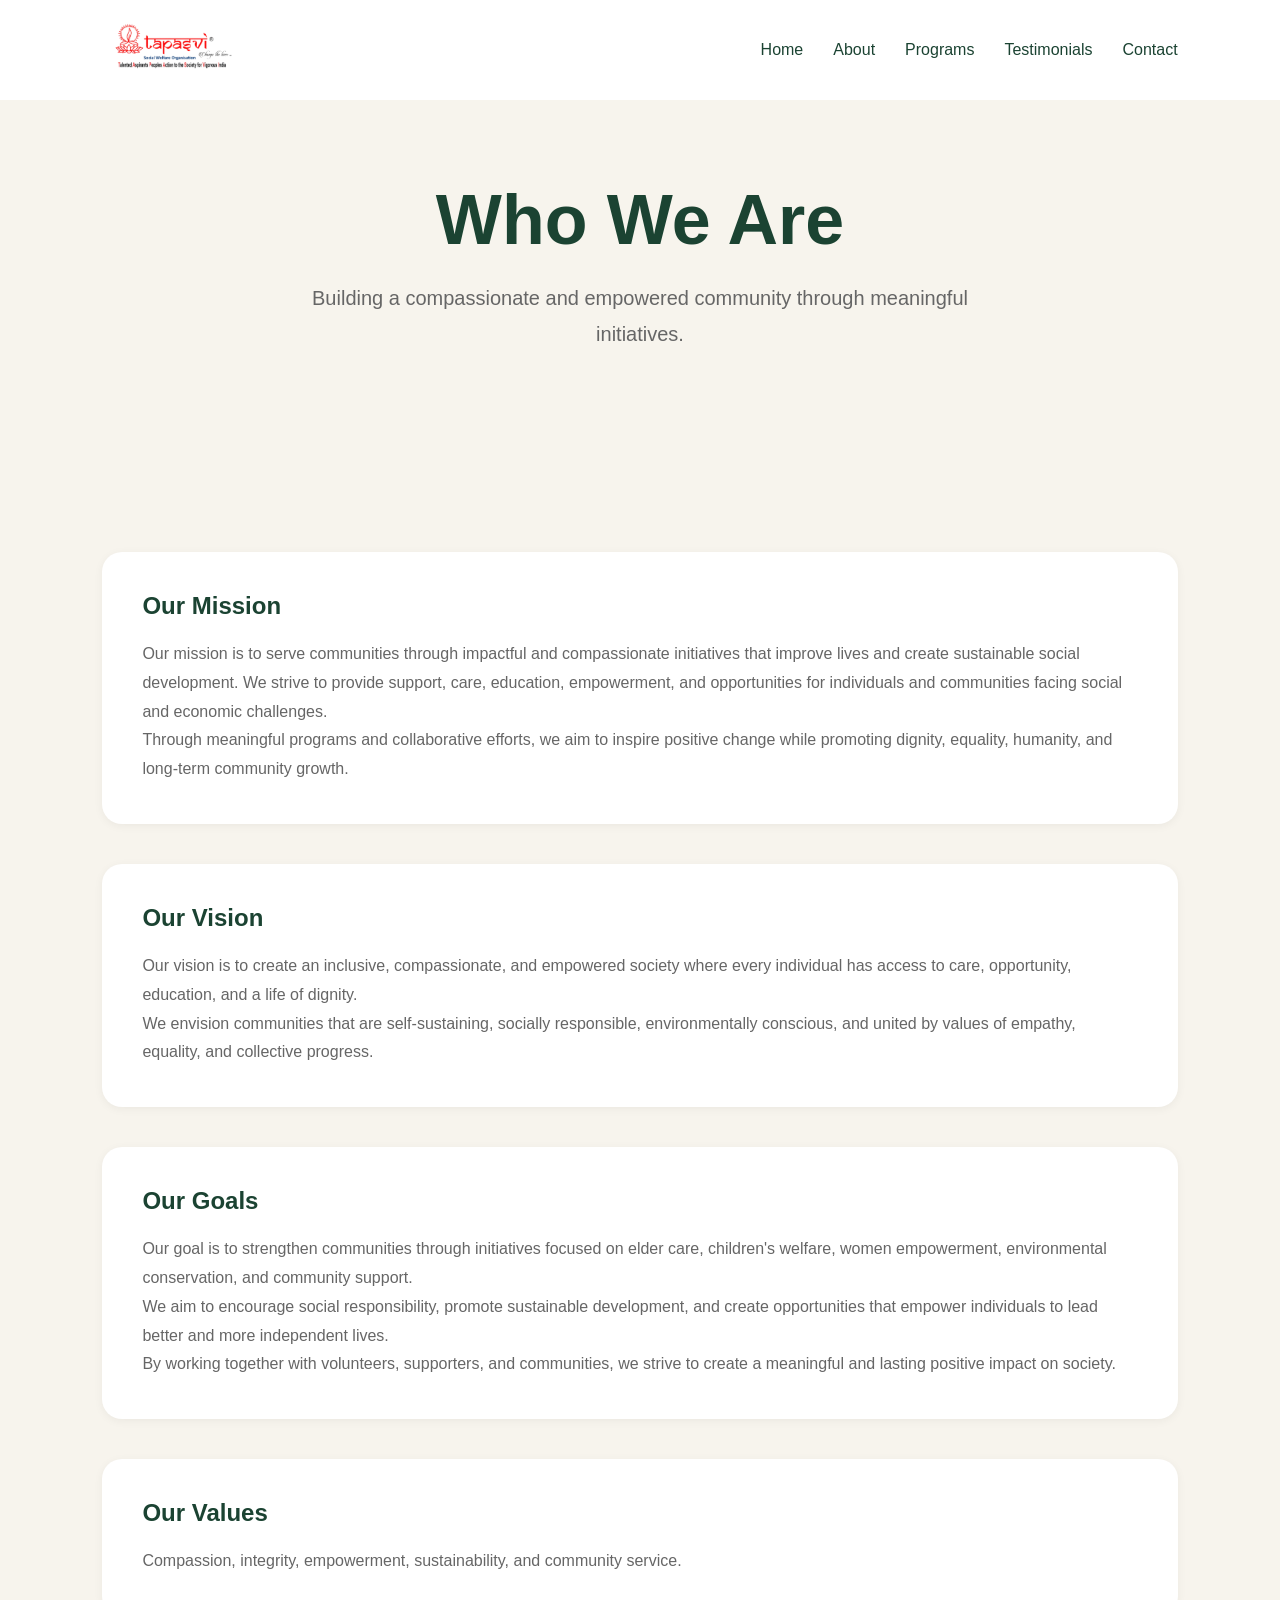
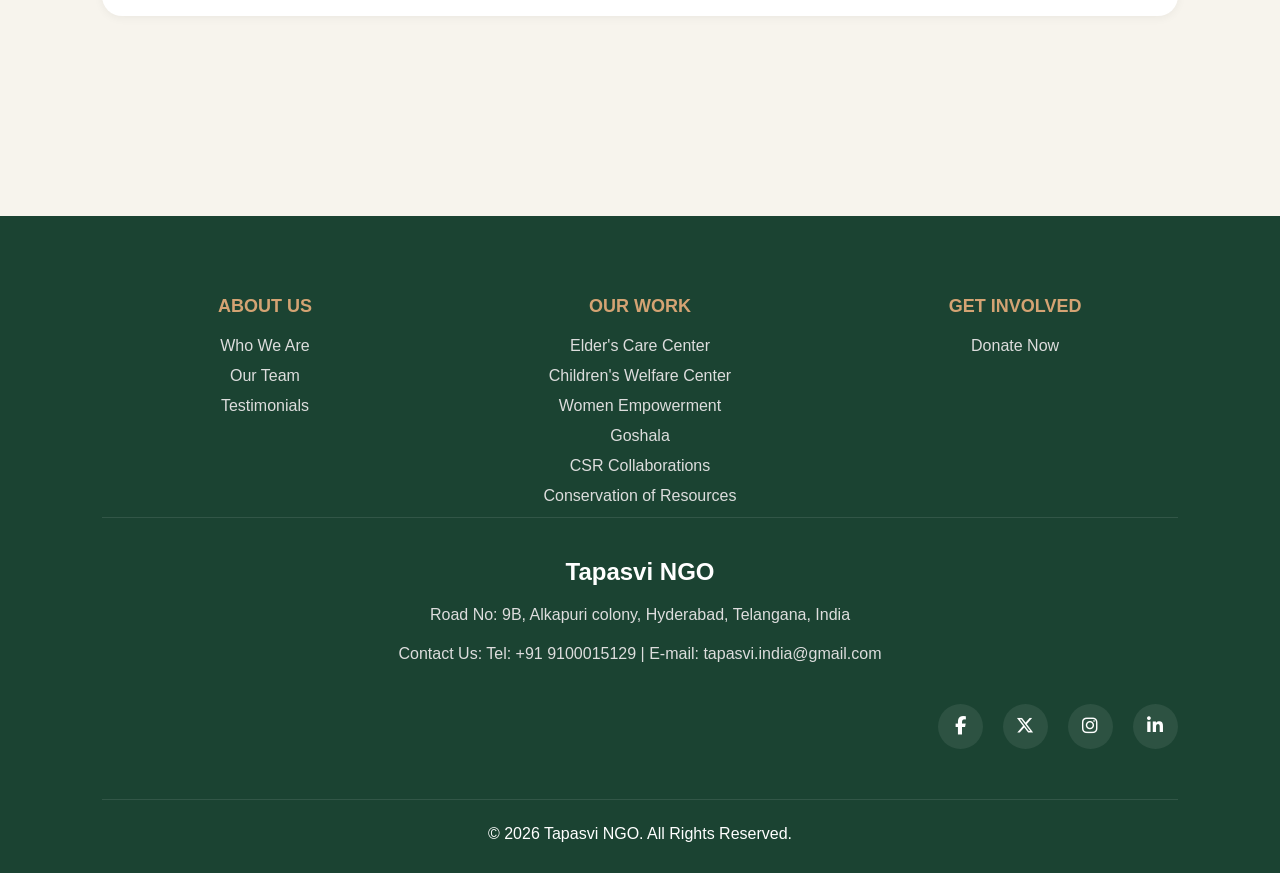
==== about.html @ 586b8255 "Completed about and team pages" ====
<!DOCTYPE html>
<html lang="en">

<head>

  <meta charset="UTF-8">
  <meta name="viewport" content="width=device-width, initial-scale=1.0">

  <title>About Us - Tapasvi NGO</title>

  <link rel="stylesheet" href="style.css">
  <link rel="stylesheet"
href="https://cdnjs.cloudflare.com/ajax/libs/font-awesome/6.5.1/css/all.min.css">

</head>

<body>

  <!-- NAVBAR -->
  <nav>

    <div class="logo">

      <a href="index.html">
        <img src="images/tapasvi.png" alt="NGO Logo">
      </a>

    </div>

    <ul>

      <li><a href="index.html">Home</a></li>

      <li class="dropdown">

  <a href="#">About</a>

  <div class="dropdown-content">

    <a href="about.html">Who We Are</a>

    <a href="team.html">Our Team</a>

  </div>

</li>

      <li><a href="index.html#programs">Programs</a></li>

      <li><a href="#">Testimonials</a></li>

      <li><a href="#">Contact</a></li>

    </ul>

  </nav>

  <!-- ABOUT HERO -->
  <section class="about-hero">

    <h1>Who We Are</h1>

    <p>
      Building a compassionate and empowered
      community through meaningful initiatives.
    </p>

  </section>

  <!-- ABOUT CONTENT -->
  <section class="about-page">

    <div class="about-section">

      <h2>Our Mission</h2>

   <p>
  Our mission is to serve communities through impactful
  and compassionate initiatives that improve lives and
  create sustainable social development. We strive to
  provide support, care, education, empowerment, and
  opportunities for individuals and communities facing
  social and economic challenges.
</p>

<p>
  Through meaningful programs and collaborative efforts,
  we aim to inspire positive change while promoting
  dignity, equality, humanity, and long-term community growth.
</p>

    </div>

    <div class="about-section">

      <h2>Our Vision</h2>

    <p>
  Our vision is to create an inclusive, compassionate,
  and empowered society where every individual has access
  to care, opportunity, education, and a life of dignity.
</p>

<p>
  We envision communities that are self-sustaining,
  socially responsible, environmentally conscious,
  and united by values of empathy, equality, and collective progress.
</p>
    </div>

    <div class="about-section">

      <h2>Our Goals</h2>

      <p>
  Our goal is to strengthen communities through initiatives
  focused on elder care, children's welfare, women empowerment,
  environmental conservation, and community support.
</p>

<p>
  We aim to encourage social responsibility, promote
  sustainable development, and create opportunities that
  empower individuals to lead better and more independent lives.
</p>

<p>
  By working together with volunteers, supporters,
  and communities, we strive to create a meaningful
  and lasting positive impact on society.
</p>

    </div>

    <div class="about-section">

      <h2>Our Values</h2>

      <p>
        Compassion, integrity, empowerment,
        sustainability, and community service.
      </p>

    </div>

  </section>
<!-- FOOTER -->
<footer class="footer">

  <div class="footer-container">

    <!-- ABOUT -->
    <div class="footer-column">

      <h3>ABOUT US</h3>

      <ul>
        <li>
  <a href="about.html">Who We Are</a>
</li>
        <li>Our Team</li>
        <li>Testimonials</li>
      </ul>

    </div>

    <!-- OUR WORK -->
    <div class="footer-column">

      <h3>OUR WORK</h3>

      <ul>
        <li>Elder's Care Center</li>
        <li>Children's Welfare Center</li>
        <li>Women Empowerment</li>
        <li>Goshala</li>
        <li>CSR Collaborations</li>
        <li>Conservation of Resources</li>
      </ul>

    </div>

    

    

    <!-- GET INVOLVED -->
    <div class="footer-column">

      <h3>GET INVOLVED</h3>

      <ul>
        <li>Donate Now</li>
      
      </ul>

    </div>
</div>
   

  <!-- CONTACT -->
  <div class="footer-contact">

    <h2>Tapasvi NGO</h2>

    <p>
     Road No: 9B, Alkapuri colony, Hyderabad, Telangana, India
    </p>

    <p>
      Contact Us:
      Tel: +91 9100015129 |
      E-mail: tapasvi.india@gmail.com
    </p>

  </div>

  <!-- SOCIAL -->
<div class="footer-social">

  <a href="https://www.facebook.com/Tapasvingo/" target="_blank">
    <i class="fa-brands fa-facebook-f"></i>
  </a>

  <a href="https://x.com/tapasviindia" target="_blank">
    <i class="fa-brands fa-x-twitter"></i>
  </a>

  

  <a href="https://www.instagram.com/tapasvi.india/" target="_blank">
    <i class="fa-brands fa-instagram"></i>
  </a>

  <a href="https://www.linkedin.com/in/tapasvi-india-39587911a?originalSubdomain=in" target="_blank">
    <i class="fa-brands fa-linkedin-in"></i>
  </a>

</div>

  

  <!-- COPYRIGHT -->
  <div class="copyright">

    <p>
      © 2026 Tapasvi NGO. All Rights Reserved.
    </p>

  </div>

</footer>
</body>

</html>
---- style.css ----
* {
  margin: 0;
  padding: 0;
  box-sizing: border-box;
  font-family: Arial, sans-serif;
}

body {
  background: #F7F4ED;
  color: #1B4332;
}

/* NAVBAR */
nav {
  width: 100%;
  padding: 20px 8%;
  background: white;
  display: flex;
  justify-content: space-between;
  align-items: center;
  position: fixed;
  top: 0;
  z-index: 1000;
}

.logo img {
  height: 60px;
  width: auto;
}
.logo a {
  display: flex;
  align-items: center;
}
nav ul {
  display: flex;
  gap: 30px;
  list-style: none;
}

nav ul li {
  position: relative;
}

nav ul li a {
  text-decoration: none;
  color: #1B4332;
  font-weight: 500;
}

nav ul li a:hover {
  color: #D4A373;
}

nav button {
  padding: 10px 20px;
  border: none;
  background: #1B4332;
  color: white;
  border-radius: 8px;
  cursor: pointer;
}

nav button:hover {
  background: #D4A373;
}

/* DROPDOWN */
.dropdown-content {
  display: none;

  position: absolute;

  background: white;

  min-width: 220px;

  top: 100%;

  left: 0;

  padding-top: 10px;

  box-shadow: 0 5px 10px rgba(0,0,0,0.1);

  z-index: 1000;
}

.dropdown-content a {
  display: block;
  padding: 12px;
}

.dropdown:hover .dropdown-content {
  display: block;
}

/* HERO */
.hero {
  min-height: 100vh;
  display: flex;
  align-items: center;
  justify-content: center;
  text-align: center;
  padding: 120px 8%;
}

.hero h1 {
  font-size: 70px;
  line-height: 1.15;
  max-width: 900px;
  margin: auto;
}

.hero h1 span {
  color: #D4A373;
}

.hero p {
  margin: 25px auto 0;
  font-size: 20px;
  color: #555;
  max-width: 750px;
  line-height: 1.8;
  text-align: center;
}

.hero-buttons {
  margin-top: 40px;
}

.primary-btn,
.secondary-btn {
  padding: 14px 28px;
  border-radius: 8px;
  cursor: pointer;
  font-size: 16px;
  margin: 10px;
}

.primary-btn {
  border: none;
  background: #1B4332;
  color: white;
}

.secondary-btn {
  border: 2px solid #1B4332;
  background: transparent;
  color: #1B4332;
}

/* ABOUT */
.about {
  padding: 100px 8%;
  display: flex;
  gap: 50px;
  align-items: center;
}

.about-text {
  flex: 1;
}

.about-text h2 {
  font-size: 45px;
  margin-bottom: 20px;
}

.about-box {
  flex: 1;
  display: flex;
  flex-direction: column;
  gap: 20px;
}
.about-card {
  background: white;
  padding: 30px;
  border-radius: 20px;
  box-shadow: 0 2px 10px rgba(0,0,0,0.05);
}

.about-card h3 {
  color: #1B4332;
  margin-bottom: 15px;
  font-size: 28px;
}

.about-card p {
  color: #666;
  line-height: 1.7;
}

.about-box h3 {
  color: #D4A373;
  font-size: 40px;
}

/* PROGRAMS */

.programs {
  padding: 100px 8%;
  background: white;
}

.programs h2 {
  text-align: center;
  font-size: 45px;
  margin-bottom: 60px;
}

.program-grid {
  display: grid;
  grid-template-columns: repeat(2, 1fr);
  gap: 30px;
}

.card {
  display: flex;
  align-items: center;
  gap: 20px;

  background: #F7F4ED;
  padding: 30px;

  border-radius: 20px;
  border: 1px solid #ddd;

  transition: 0.3s;
}

.card:hover {
  transform: translateY(-5px);
  box-shadow: 0 8px 20px rgba(0,0,0,0.08);
}

.card img {
  width: 70px;
  height: 70px;
  object-fit: contain;
}

.card-text h3 {
  margin-bottom: 10px;
  color: #1B4332;
  font-size: 22px;
}

.card-text p {
  color: #666;
  line-height: 1.6;
}

@media(max-width: 768px) {

  .program-grid {
    grid-template-columns: 1fr;
  }

}


/* DONATE */
.donate {
  padding: 100px 8%;
  background: #1B4332;
  color: white;
  text-align: center;
}

.donate h2 {
  font-size: 45px;
}

.donate p {
  margin-top: 20px;
}

.donate button {
  margin-top: 30px;
  padding: 14px 30px;
  border: none;
  border-radius: 8px;
  background: #D4A373;
  cursor: pointer;
}

/* FOOTER */
footer {
  padding: 40px 8%;
  text-align: center;
  background: white;
}
/* FOOTER */

.footer {
  width: 100%;

  background: #1B4332;

  color: white;

  padding: 80px 8% 30px;

  margin-top: 100px;
}
.footer * {
  color: white;
}

.footer-container {
  display: grid;

  grid-template-columns: repeat(3, 1fr);

  gap: 50px;

  width: 100%;
}
body {
  overflow-x: hidden;
}
.footer-column h3 {
  margin-bottom: 20px;
  font-size: 18px;
  color: #D4A373;

  text-align: center;
}

.footer-column ul {
  list-style: none;
  text-align: center;
}
.footer-column:nth-child(1) {
  text-align: left;
}

.footer-column:nth-child(2) {
  text-align: center;
}

.footer-column:nth-child(3) {
  text-align: right;
}
.footer-column:last-child {
  text-align: right;
}
.footer-column ul li {
  margin-bottom: 12px;
  color: #ddd;
  cursor: pointer;
  transition: 0.3s;
}

.footer-column ul li:hover {
  color: #D4A373;
}

.footer-contact {
  border-top: 1px solid rgba(255,255,255,0.1);
  padding-top: 40px;
}

.footer-contact h2 {
  margin-bottom: 15px;
}

.footer-contact p {
  color: #ddd;
  line-height: 1.8;
  margin-bottom: 10px;
}

.footer-social {
  margin-top: 35px;

  display: flex;

  justify-content: center;

  gap: 20px;

  flex-wrap: wrap;
}

.footer-social span {
  cursor: pointer;
  transition: 0.3s;
}

.footer-social span:hover {
  color: #D4A373;
}

.newsletter {
  margin-top: 50px;
}

.newsletter h3 {
  margin-bottom: 20px;
}

.newsletter-box {
  display: flex;
  gap: 15px;
  flex-wrap: wrap;
}

.newsletter-box input {
  padding: 14px;
  width: 300px;
  border: none;
  border-radius: 8px;
  outline: none;
}

.newsletter-box button {
  padding: 14px 28px;
  border: none;
  border-radius: 8px;
  background: #D4A373;
  cursor: pointer;
  font-weight: 600;
}

.copyright {
  margin-top: 50px;
  text-align: center;
  color: #bbb;
  border-top: 1px solid rgba(255,255,255,0.1);
  padding-top: 25px;
}

/* MOBILE */

@media(max-width: 900px) {

  .footer-container {
    grid-template-columns: repeat(2,1fr);
  }

}

@media(max-width: 600px) {

  .footer-container {
    grid-template-columns: 1fr;
  }

}
.footer-social {
  margin-top: 35px;

  display: flex;
  justify-content: flex-end;

  gap: 20px;
}

.footer-social a {
  width: 45px;
  height: 45px;

  display: flex;
  align-items: center;
  justify-content: center;

  background: rgba(255,255,255,0.08);

  border-radius: 50%;

  color: white;

  text-decoration: none;

  font-size: 18px;

  transition: 0.3s;
}

.footer-social a i {
  color: white;
}

.footer-social a:hover {
  background: #D4A373;
  transform: translateY(-4px);
}
/* ABOUT PAGE */

.about-hero {
  padding: 180px 8% 100px;

  text-align: center;

  background: #F7F4ED;
}

.about-hero h1 {
  font-size: 70px;
  margin-bottom: 20px;
  color: #1B4332;
}

.about-hero p {
  font-size: 20px;
  color: #666;
}

.about-page {
  padding: 100px 8%;

  display: flex;
  flex-direction: column;
  gap: 40px;
}

.about-section {
  background: white;

  padding: 40px;

  border-radius: 20px;

  box-shadow: 0 2px 10px rgba(0,0,0,0.05);
}

.about-section h2 {
  margin-bottom: 20px;
  color: #1B4332;
}

.about-section p {
  color: #666;
  line-height: 1.8;
}
/* ABOUT PAGE */

.about-hero {
  padding: 180px 8% 100px;

  text-align: center;

  background: #F7F4ED;
}

.about-hero h1 {
  font-size: 70px;
  margin-bottom: 20px;
  color: #1B4332;
}

.about-hero p {
  max-width: 700px;
  margin: auto;

  font-size: 20px;
  line-height: 1.8;

  color: #666;
}

/* WHO WE ARE */

.who-we-are {
  padding: 100px 8%;
}

.about-container {
  display: flex;
  align-items: center;
  gap: 60px;
}

.about-text {
  flex: 1;
}

.about-text h2 {
  font-size: 45px;
  margin-bottom: 25px;
}

.about-text p {
  line-height: 1.9;
  color: #666;
  margin-bottom: 20px;
}

.about-image {
  flex: 1;
  text-align: center;
}

.about-image img {
  width: 100%;
  max-width: 450px;
}

/* MISSION VISION GOALS */

.mvg-section {
  padding: 100px 8%;

  background: white;

  display: grid;
  grid-template-columns: repeat(3,1fr);

  gap: 30px;
}

.mvg-card {
  background: #F7F4ED;

  padding: 45px;

  border-radius: 20px;

  text-align: left;

  min-height: 380px;
}

.mvg-card h3 {
  margin-bottom: 20px;
  color: #1B4332;
}

.mvg-card p {
  color: #666;
  line-height: 1.8;
}

/* VALUES */

.values {
  padding: 100px 8%;
}

.values h2 {
  text-align: center;
  margin-bottom: 60px;
  font-size: 45px;
}

.values-grid {
  display: grid;
  grid-template-columns: repeat(3,1fr);
  gap: 25px;
}

.value-box {
  background: white;

  padding: 30px;

  border-radius: 16px;

  text-align: center;

  font-weight: 600;

  box-shadow: 0 2px 10px rgba(0,0,0,0.05);
}

/* QUOTE */

.about-quote {
  padding: 120px 8%;

  background: #1B4332;

  color: white;

  text-align: center;
}

.about-quote h2 {
  max-width: 900px;
  margin: auto;

  font-size: 42px;
  line-height: 1.6;
}

/* MOBILE */

@media(max-width: 900px) {

  .about-container {
    flex-direction: column;
  }

  .mvg-section {
    grid-template-columns: 1fr;
  }

  .values-grid {
    grid-template-columns: 1fr;
  }

}
.footer-column ul li a {
  color: #ddd;
  text-decoration: none;
  transition: 0.3s;
}

.footer-column ul li a:hover {
  color: #D4A373;
}
/* TEAM PAGE */

.team-hero {
  padding: 180px 8% 100px;

  text-align: center;

  background: #F7F4ED;
}

.team-hero h1 {
  font-size: 70px;
  margin-bottom: 20px;
  color: #1B4332;
}

.team-hero p {
  font-size: 20px;
  color: #666;
}

.team-section {
  padding: 100px 8%;

  display: grid;

  grid-template-columns: repeat(3, 1fr);

  gap: 35px;
}
.team-card {
  background: white;

  padding: 35px 25px;

  border-radius: 20px;

  text-align: center;

  box-shadow: 0 4px 12px rgba(0,0,0,0.06);

  transition: 0.3s;
}

.team-card:hover {
  transform: translateY(-6px);
}

.team-card img {
  width: 130px;
  height: 130px;

  object-fit: cover;

  border-radius: 50%;

  margin-bottom: 20px;
}

.team-card h3 {
  font-size: 22px;

  margin-bottom: 10px;

  color: #1B4332;
}

.team-card span {
  color: #D4A373;

  font-weight: 600;

  display: block;

  margin-bottom: 18px;
}

.team-card p {
  color: #666;

  line-height: 1.7;

  font-size: 15px;
}
/* MOBILE */

@media(max-width: 900px) {

  .team-section {
    grid-template-columns: 1fr;
  }


}
/* TEAM PAGE */

.team-hero {
  padding: 180px 8% 100px;

  text-align: center;

  background: #F7F4ED;
}

.team-hero h1 {
  font-size: 70px;

  margin-bottom: 20px;

  color: #1B4332;
}

.team-hero p {
  font-size: 20px;

  color: #666;
}

.team-section {
  padding: 100px 8%;

  display: grid;

  grid-template-columns: repeat(3, 1fr);

  gap: 35px;
}

.team-card {
  background: white;

  padding: 35px 25px;

  border-radius: 20px;

  text-align: center;

  box-shadow: 0 4px 12px rgba(0,0,0,0.06);

  transition: 0.3s;
}

.team-card:hover {
  transform: translateY(-6px);
}

.team-card img {
  width: 130px;
  height: 130px;

  object-fit: cover;

  border-radius: 50%;

  margin-bottom: 20px;
}

.team-card h3 {
  font-size: 22px;

  margin-bottom: 10px;

  color: #1B4332;
}

.team-card span {
  color: #D4A373;

  font-weight: 600;

  display: block;

  margin-bottom: 18px;
}

.team-card p {
  color: #666;

  line-height: 1.7;

  font-size: 15px;
}

/* MOBILE */

@media(max-width: 1000px) {

  .team-section {
    grid-template-columns: repeat(2,1fr);
  }

}

@media(max-width: 700px) {

  .team-section {
    grid-template-columns: 1fr;
  }

}
.footer {
  width: 100%;

  background: #1B4332;

  margin-top: 100px;
}
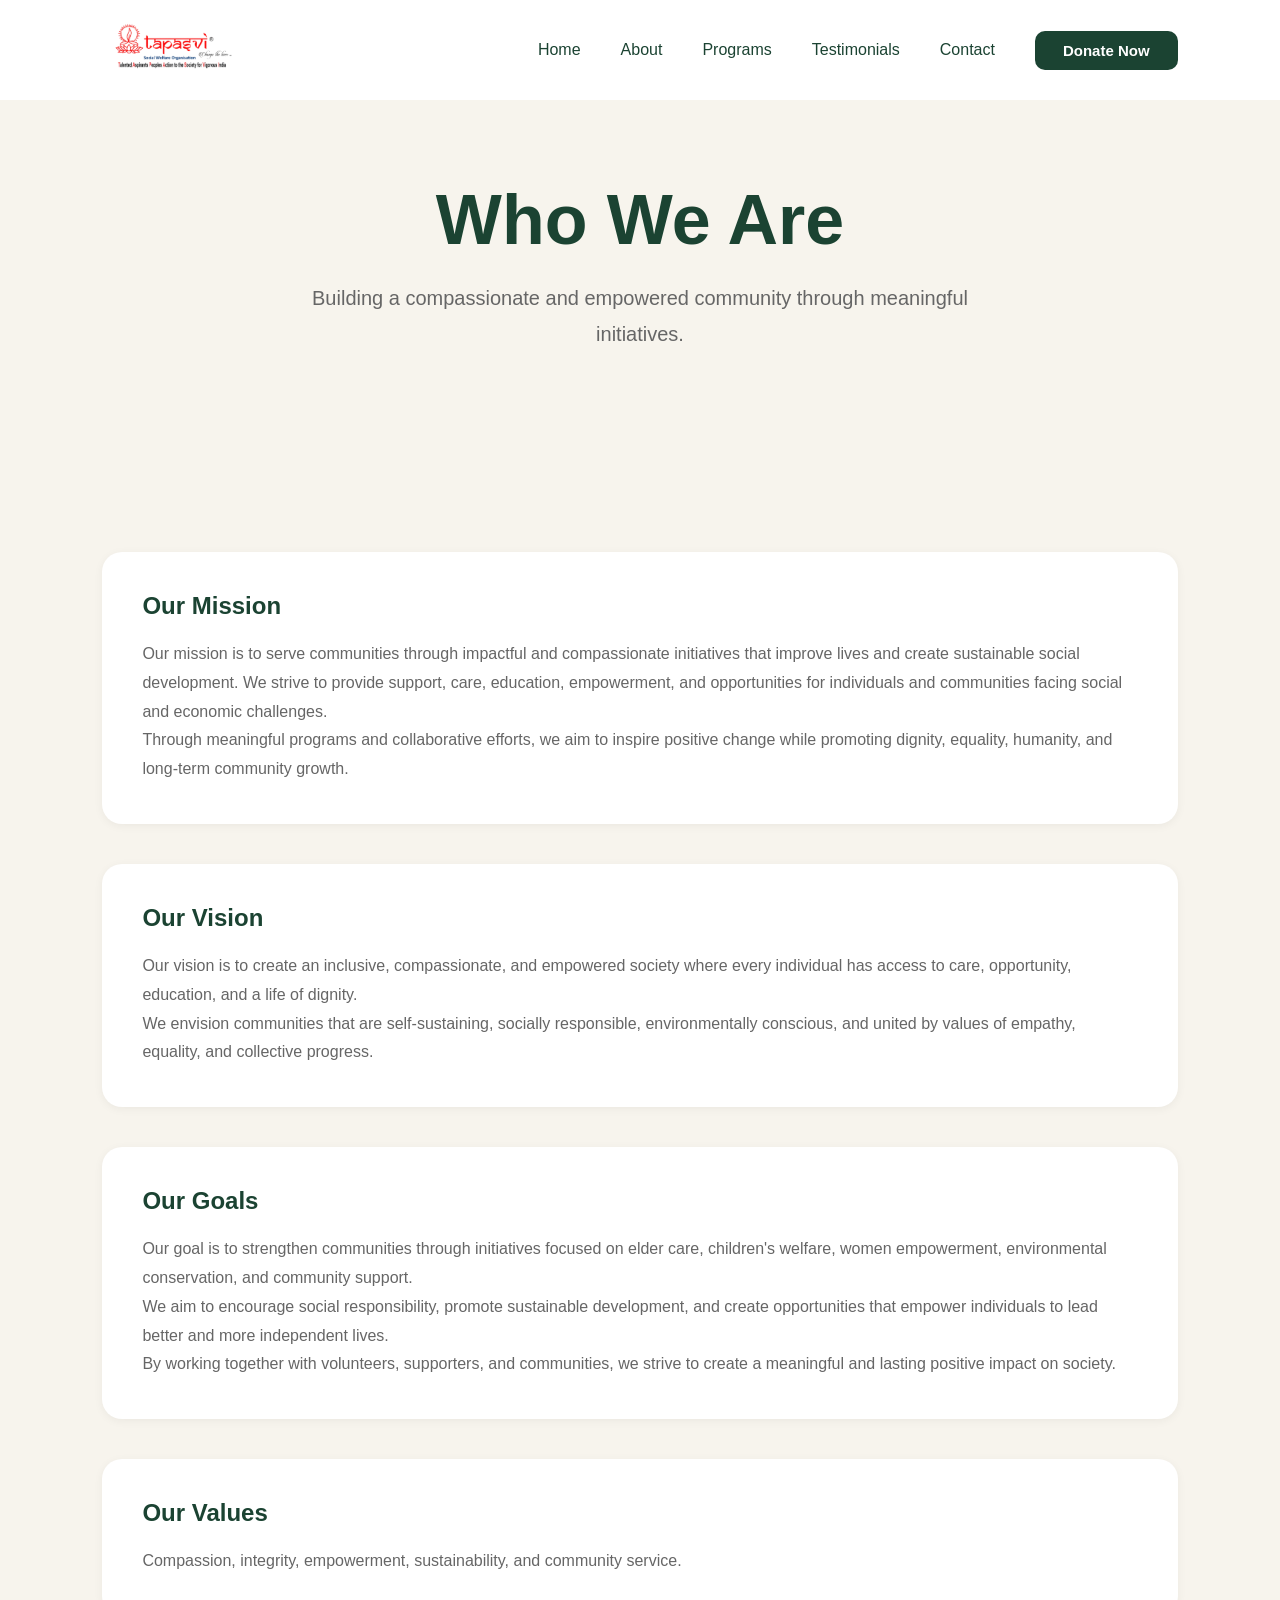
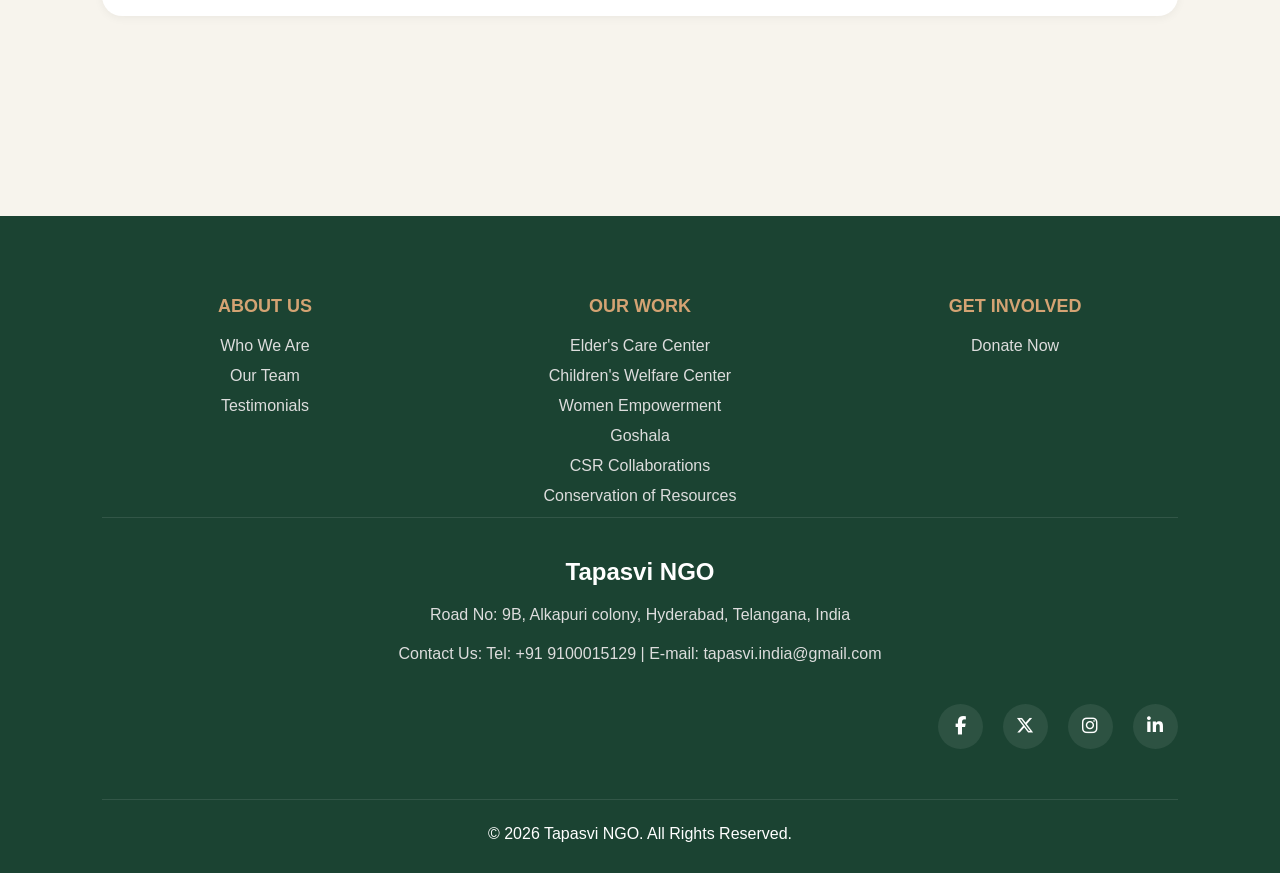
==== commit 64ac4a6c: "VERSION 1" ====
--- a/about.html
+++ b/about.html
@@ -45,18 +45,53 @@
 
 </li>
 
-      <li><a href="index.html#programs">Programs</a></li>
-
-      <li><a href="#">Testimonials</a></li>
-
-      <li><a href="#">Contact</a></li>
+      <li class="dropdown">
+
+  <a href="#">Programs</a>
+
+  <div class="dropdown-content">
+
+     <a href="elderscare.html">
+            Elder's Care Centre
+          </a>
+
+    <a href="childrenwelfare.html">
+  Children's Welfare Centre
+</a>
+
+    <a href="womenempowerment.html">
+  Women Empowerment
+</a>
+
+    <a href="goshala.html">
+            Goshala
+          </a>
+
+    <a href="csr.html">
+  CSR Collaborations
+</a>
+
+    <a href="conservation.html">
+  Conservation of Resources
+</a>
+
+  </div>
+
+</li>
+
+     <li><a href="testimonials.html">Testimonials</a></li>
+
+      <li><a href="contact.html">Contact</a></li>
+      <a href="donate.html" class="navbar-donate-btn">
+  Donate Now
+</a>
 
     </ul>
 
   </nav>
 
   <!-- ABOUT HERO -->
-  <section class="about-hero">
+  <section class="about-hero">  
 
     <h1>Who We Are</h1>
 
@@ -157,9 +192,11 @@
       <ul>
         <li>
   <a href="about.html">Who We Are</a>
+  
 </li>
-        <li>Our Team</li>
-        <li>Testimonials</li>
+        <li><a href="team.html">Our Team</a></li>
+
+        <li><a href="testimonials.html">Testimonials</a></li>
       </ul>
 
     </div>
@@ -170,12 +207,12 @@
       <h3>OUR WORK</h3>
 
       <ul>
-        <li>Elder's Care Center</li>
-        <li>Children's Welfare Center</li>
-        <li>Women Empowerment</li>
-        <li>Goshala</li>
-        <li>CSR Collaborations</li>
-        <li>Conservation of Resources</li>
+        <li><a href="elderscare.html">Elder's Care Center</a></li>
+        <li><a href="childrenwelfare.html">Children's Welfare Center</a></li>
+        <li><a href="womenempowerment.html">Women Empowerment</a></li>
+        <li><a href="goshala.html">Goshala</a></li>
+        <li><a href="csr.html">CSR Collaborations</a></li>
+        <li><a href="conservation.html">Conservation of Resources</a></li>
       </ul>
 
     </div>
@@ -190,8 +227,8 @@
       <h3>GET INVOLVED</h3>
 
       <ul>
-        <li>Donate Now</li>
-      
+        <li><a href="donate.html">Donate Now</a></li>
+
       </ul>
 
     </div>
@@ -250,6 +287,7 @@
   </div>
 
 </footer>
+
 </body>
 
 </html>
--- a/style.css
+++ b/style.css
@@ -916,4 +916,1663 @@
   background: #1B4332;
 
   margin-top: 100px;
+}
+/* ELDER CARE PAGE */
+
+.elder-hero {
+  padding: 180px 8% 100px;
+
+  text-align: center;
+
+  background: #F7F4ED;
+}
+
+.elder-hero h1 {
+  font-size: 70px;
+
+  margin-bottom: 20px;
+
+  color: #1B4332;
+}
+
+.elder-hero p {
+  font-size: 22px;
+
+  color: #666;
+}
+
+.elder-content {
+  padding: 100px 8%;
+
+  display: flex;
+
+  align-items: center;
+
+  gap: 60px;
+}
+
+.elder-text {
+  flex: 1;
+}
+
+.elder-text h2 {
+  font-size: 45px;
+
+  margin-bottom: 25px;
+
+  color: #1B4332;
+}
+
+.elder-text p {
+  color: #666;
+
+  line-height: 1.9;
+
+  margin-bottom: 20px;
+}
+
+.elder-image {
+  flex: 1;
+}
+
+.elder-image img {
+  width: 100%;
+
+  border-radius: 25px;
+}
+
+/* SERVICES */
+
+.elder-services {
+  padding: 100px 8%;
+
+  background: white;
+
+  text-align: center;
+}
+
+.elder-services h2 {
+  font-size: 45px;
+
+  margin-bottom: 60px;
+}
+
+.services-grid {
+  display: grid;
+
+  grid-template-columns: repeat(4,1fr);
+
+  gap: 30px;
+}
+
+.service-card {
+  background: #F7F4ED;
+
+  padding: 35px;
+
+  border-radius: 20px;
+
+  font-weight: 600;
+
+  transition: 0.3s;
+}
+
+.service-card:hover {
+  transform: translateY(-5px);
+
+  background: #1B4332;
+
+  color: white;
+}
+
+/* MOBILE */
+
+@media(max-width: 900px) {
+
+  .elder-content {
+    flex-direction: column;
+  }
+
+  .services-grid {
+    grid-template-columns: repeat(2,1fr);
+  }
+
+}
+
+@media(max-width: 600px) {
+
+  .services-grid {
+    grid-template-columns: 1fr;
+  }
+
+}
+.elder-details {
+  margin-top: 35px;
+}
+
+.elder-details h3 {
+  font-size: 28px;
+
+  margin-bottom: 20px;
+
+  color: #1B4332;
+}
+
+.elder-details ul {
+  margin: 20px 0;
+
+  padding-left: 20px;
+}
+
+.elder-details li {
+  margin-bottom: 14px;
+
+  color: #666;
+
+  line-height: 1.8;
+}
+/* CARE SUPPORT */
+
+.care-support {
+  padding: 100px 8%;
+
+  background: white;
+}
+
+.care-support-content {
+  max-width: 1000px;
+
+  margin: auto;
+
+  text-align: center;
+}
+
+.care-support-content h2 {
+  font-size: 50px;
+
+  margin-bottom: 35px;
+
+  color: #1B4332;
+}
+
+.care-support-content p {
+  font-size: 18px;
+
+  line-height: 2;
+
+  color: #666;
+
+  margin-bottom: 25px;
+}
+/* CHILDREN WELFARE */
+
+.children-hero {
+  padding: 180px 8% 100px;
+
+  text-align: center;
+
+  background: #F7F4ED;
+}
+
+.children-hero h1 {
+  font-size: 70px;
+
+  margin-bottom: 20px;
+
+  color: #1B4332;
+}
+
+.children-hero p {
+  font-size: 22px;
+
+  color: #666;
+}
+
+/* CONTENT */
+
+.children-content {
+  padding: 100px 8%;
+
+  display: flex;
+
+  align-items: center;
+
+  gap: 60px;
+}
+
+.children-image {
+  flex: 1;
+}
+
+.children-image img {
+  width: 100%;
+
+  border-radius: 25px;
+}
+
+.children-text {
+  flex: 1;
+}
+
+.children-text h2 {
+  font-size: 45px;
+
+  margin-bottom: 25px;
+
+  color: #1B4332;
+}
+
+.children-text p {
+  color: #666;
+
+  line-height: 1.9;
+
+  margin-bottom: 20px;
+}
+
+/* SUPPORT */
+
+.children-support {
+  padding: 100px 8%;
+
+  background: white;
+}
+
+.children-support-content {
+  max-width: 1000px;
+
+  margin: auto;
+
+  text-align: center;
+}
+
+.children-support-content h2 {
+  font-size: 50px;
+
+  margin-bottom: 35px;
+
+  color: #1B4332;
+}
+
+.children-support-content p {
+  color: #666;
+
+  line-height: 2;
+
+  margin-bottom: 25px;
+
+  font-size: 18px;
+}
+
+/* MOBILE */
+
+@media(max-width: 900px) {
+
+  .children-content {
+    flex-direction: column;
+  }
+
+}
+/* CHILDREN INITIATIVES */
+
+.children-initiatives,
+.sports-section,
+.sports-training {
+  padding: 100px 8%;
+}
+
+.initiative-content,
+.sports-content {
+  max-width: 1000px;
+
+  margin: auto;
+
+  text-align: center;
+}
+
+.initiative-content h2,
+.sports-content h2,
+.sports-training h2 {
+  font-size: 50px;
+
+  margin-bottom: 30px;
+
+  color: #1B4332;
+}
+
+.initiative-content p,
+.sports-content p,
+.sports-training p {
+  color: #666;
+
+  line-height: 2;
+
+  font-size: 18px;
+
+  margin-bottom: 25px;
+}
+
+/* PROGRAMS */
+
+.children-programs {
+  padding: 0 8% 100px;
+
+  display: grid;
+
+  grid-template-columns: repeat(3,1fr);
+
+  gap: 30px;
+}
+
+.program-box {
+  background: white;
+
+  padding: 35px;
+
+  border-radius: 20px;
+
+  box-shadow: 0 4px 12px rgba(0,0,0,0.05);
+
+  transition: 0.3s;
+}
+
+.program-box:hover {
+  transform: translateY(-5px);
+}
+
+.program-box h3 {
+  margin-bottom: 20px;
+
+  color: #1B4332;
+}
+
+.program-box p {
+  color: #666;
+
+  line-height: 1.8;
+}
+
+/* SPORTS */
+
+.sports-section {
+  background: #F7F4ED;
+}
+
+/* MOBILE */
+
+@media(max-width: 900px) {
+
+  .children-programs {
+    grid-template-columns: 1fr;
+  }
+
+}
+/* WOMEN EMPOWERMENT */
+
+.women-hero {
+  padding: 180px 8% 100px;
+
+  text-align: center;
+
+  background: #F7F4ED;
+}
+
+.women-hero h1 {
+  font-size: 70px;
+
+  margin-bottom: 20px;
+
+  color: #1B4332;
+}
+
+.women-hero p {
+  font-size: 22px;
+
+  color: #666;
+}
+
+/* INTRO */
+
+.women-intro {
+  padding: 100px 8%;
+}
+
+.women-intro-content {
+  max-width: 1000px;
+
+  margin: auto;
+
+  text-align: center;
+}
+
+.women-intro-content h2 {
+  font-size: 50px;
+
+  margin-bottom: 35px;
+
+  color: #1B4332;
+}
+
+.women-intro-content p {
+  color: #666;
+
+  line-height: 2;
+
+  font-size: 18px;
+
+  margin-bottom: 25px;
+}
+
+/* PROGRAMS */
+
+.women-programs {
+  padding: 0 8% 100px;
+
+  display: grid;
+
+  grid-template-columns: repeat(3,1fr);
+
+  gap: 30px;
+}
+
+.women-box {
+  background: white;
+
+  padding: 35px;
+
+  border-radius: 20px;
+
+  box-shadow: 0 4px 12px rgba(0,0,0,0.05);
+
+  transition: 0.3s;
+}
+
+.women-box:hover {
+  transform: translateY(-5px);
+}
+
+.women-box h3 {
+  margin-bottom: 20px;
+
+  color: #1B4332;
+}
+
+.women-box p {
+  color: #666;
+
+  line-height: 1.8;
+}
+
+/* QUOTE */
+
+.women-quote {
+  padding: 100px 8%;
+
+  background: #F7F4ED;
+
+  text-align: center;
+}
+
+.women-quote h2 {
+  font-size: 45px;
+
+  color: #1B4332;
+}
+
+/* MOBILE */
+
+@media(max-width: 900px) {
+
+  .women-programs {
+    grid-template-columns: 1fr;
+  }
+
+}
+.women-intro {
+  padding: 100px 8%;
+
+  display: flex;
+
+  align-items: center;
+
+  gap: 60px;
+}
+
+.women-image {
+  flex: 1;
+}
+
+.women-image img {
+  width: 100%;
+
+  border-radius: 25px;
+}
+
+.women-intro-content {
+  flex: 1;
+}
+/* GOSHALA PAGE */
+
+.goshala-hero {
+  padding: 180px 8% 100px;
+
+  text-align: center;
+
+  background: #F7F4ED;
+}
+
+.goshala-hero h1 {
+  font-size: 70px;
+
+  margin-bottom: 20px;
+
+  color: #1B4332;
+}
+
+.goshala-hero p {
+  font-size: 22px;
+
+  color: #666;
+}
+
+/* CONTENT */
+
+.goshala-content {
+  padding: 100px 8%;
+
+  display: flex;
+
+  align-items: center;
+
+  gap: 60px;
+}
+
+.goshala-image {
+  flex: 1;
+}
+
+.goshala-image img {
+  width: 100%;
+
+  border-radius: 25px;
+}
+
+.goshala-text {
+  flex: 1;
+}
+
+.goshala-text h2 {
+  font-size: 45px;
+
+  margin-bottom: 25px;
+
+  color: #1B4332;
+}
+
+.goshala-text p {
+  color: #666;
+
+  line-height: 1.9;
+
+  margin-bottom: 20px;
+}
+
+/* HISTORY */
+
+.goshala-history {
+  padding: 100px 8%;
+
+  background: #F7F4ED;
+}
+
+.history-content {
+  max-width: 1000px;
+
+  margin: auto;
+
+  text-align: center;
+}
+
+.history-content h2 {
+  font-size: 50px;
+
+  margin-bottom: 30px;
+
+  color: #1B4332;
+}
+
+.history-content p {
+  color: #666;
+
+  line-height: 2;
+
+  font-size: 18px;
+
+  margin-bottom: 25px;
+}
+
+/* SERVICES */
+
+.goshala-services {
+  padding: 100px 8%;
+
+  display: grid;
+
+  grid-template-columns: repeat(3,1fr);
+
+  gap: 30px;
+}
+
+.goshala-box {
+  background: white;
+
+  padding: 35px;
+
+  border-radius: 20px;
+
+  box-shadow: 0 4px 12px rgba(0,0,0,0.05);
+
+  transition: 0.3s;
+}
+
+.goshala-box:hover {
+  transform: translateY(-5px);
+}
+
+.goshala-box h3 {
+  margin-bottom: 20px;
+
+  color: #1B4332;
+}
+
+.goshala-box p {
+  color: #666;
+
+  line-height: 1.8;
+}
+
+/* VISITOR SECTION */
+
+.visitor-section {
+  padding: 100px 8%;
+}
+
+.visitor-content {
+  max-width: 1000px;
+
+  margin: auto;
+
+  text-align: center;
+}
+
+.visitor-content h2 {
+  font-size: 50px;
+
+  margin-bottom: 30px;
+
+  color: #1B4332;
+}
+
+.visitor-content p {
+  color: #666;
+
+  line-height: 2;
+
+  font-size: 18px;
+
+  margin-bottom: 25px;
+}
+
+/* GODAAN */
+
+.godaan-section {
+  padding: 100px 8%;
+
+  background: #F7F4ED;
+
+  text-align: center;
+}
+
+.godaan-section h2 {
+  font-size: 50px;
+
+  margin-bottom: 30px;
+
+  color: #1B4332;
+}
+
+.godaan-section p {
+  max-width: 900px;
+
+  margin: auto;
+
+  color: #666;
+
+  line-height: 2;
+
+  font-size: 18px;
+}
+
+/* MOBILE */
+
+@media(max-width: 900px) {
+
+  .goshala-content {
+    flex-direction: column;
+  }
+
+  .goshala-services {
+    grid-template-columns: 1fr;
+  }
+
+}
+
+@media(max-width: 600px) {
+
+  .goshala-hero h1,
+  .history-content h2,
+  .visitor-content h2,
+  .godaan-section h2,
+  .goshala-text h2 {
+    font-size: 38px;
+  }
+
+}
+.donate-cow-btn {
+  display: inline-block;
+
+  margin-top: 35px;
+
+  background: #1B4332;
+
+  color: white;
+
+  padding: 14px 35px;
+
+  border-radius: 10px;
+
+  text-decoration: none;
+
+  font-weight: 600;
+
+  transition: 0.3s;
+}
+
+.donate-cow-btn:hover {
+  background: #D4A373;
+
+  transform: translateY(-3px);
+}
+/* CSR PAGE */
+
+.csr-hero {
+  padding: 180px 8% 100px;
+
+  text-align: center;
+
+  background: #F7F4ED;
+}
+
+.csr-hero h1 {
+  font-size: 70px;
+
+  margin-bottom: 20px;
+
+  color: #1B4332;
+}
+
+.csr-hero p {
+  font-size: 22px;
+
+  color: #666;
+}
+
+/* CONTENT */
+
+.csr-content {
+  padding: 100px 8%;
+}
+
+.csr-text {
+  max-width: 1000px;
+
+  margin: auto;
+
+  text-align: center;
+}
+
+.csr-text h2 {
+  font-size: 50px;
+
+  margin-bottom: 35px;
+
+  color: #1B4332;
+}
+
+.csr-text p {
+  color: #666;
+
+  line-height: 2;
+
+  font-size: 18px;
+
+  margin-bottom: 25px;
+}
+
+/* GALLERY */
+
+.partner-gallery {
+  padding: 0 8% 100px;
+
+  display: grid;
+
+  grid-template-columns: repeat(3,1fr);
+
+  gap: 30px;
+}
+
+.partner-card img {
+  width: 100%;
+
+  height: 100px;
+
+  object-fit: cover;
+
+  border-radius: 20px;
+
+  transition: 0.3s;
+}
+
+.partner-card img:hover {
+  transform: scale(1.03);
+}
+
+/* QUOTE */
+
+.csr-quote {
+  padding: 100px 8%;
+
+  background: #F7F4ED;
+
+  text-align: center;
+}
+
+.csr-quote h2 {
+  font-size: 45px;
+
+  color: #1B4332;
+}
+
+/* MOBILE */
+
+@media(max-width: 900px) {
+
+  .partner-gallery {
+    grid-template-columns: 1fr;
+  }
+
+}
+
+@media(max-width: 600px) {
+
+  .csr-hero h1,
+  .csr-text h2,
+  .csr-quote h2 {
+    font-size: 38px;
+  }
+
+}
+/* CONSERVATION PAGE */
+
+.conservation-hero {
+  padding: 180px 8% 100px;
+
+  text-align: center;
+
+  background: #F7F4ED;
+}
+
+.conservation-hero h1 {
+  font-size: 70px;
+
+  margin-bottom: 20px;
+
+  color: #1B4332;
+}
+
+.conservation-hero p {
+  font-size: 22px;
+
+  color: #666;
+}
+
+/* CONTENT */
+
+.conservation-content {
+  padding: 100px 8%;
+
+  display: flex;
+
+  align-items: center;
+
+  gap: 60px;
+}
+
+.conservation-image {
+  flex: 1;
+}
+
+.conservation-image img {
+  width: 100%;
+
+  border-radius: 25px;
+}
+
+.conservation-text {
+  flex: 1;
+}
+
+.conservation-text h2 {
+  font-size: 45px;
+
+  margin-bottom: 25px;
+
+  color: #1B4332;
+}
+
+.conservation-text p {
+  color: #666;
+
+  line-height: 1.9;
+
+  margin-bottom: 20px;
+}
+
+/* CONCERNS */
+
+.concerns-section {
+  padding: 100px 8%;
+
+  background: #F7F4ED;
+
+  text-align: center;
+}
+
+.concerns-section h2 {
+  font-size: 50px;
+
+  margin-bottom: 50px;
+
+  color: #1B4332;
+}
+
+.concerns-grid {
+  display: grid;
+
+  grid-template-columns: repeat(3,1fr);
+
+  gap: 30px;
+}
+
+.concern-box {
+  background: white;
+
+  padding: 30px;
+
+  border-radius: 18px;
+
+  font-weight: 600;
+
+  color: #1B4332;
+
+  box-shadow: 0 4px 12px rgba(0,0,0,0.05);
+}
+
+/* INITIATIVES */
+
+.initiative-section,
+.organic-section {
+  padding: 100px 8%;
+}
+
+.initiative-content,
+.organic-content {
+  max-width: 1000px;
+
+  margin: auto;
+
+  text-align: center;
+}
+
+.initiative-content h2,
+.organic-content h2,
+.eco-quote h2 {
+  font-size: 50px;
+
+  margin-bottom: 30px;
+
+  color: #1B4332;
+}
+
+.initiative-content p,
+.organic-content p {
+  color: #666;
+
+  line-height: 2;
+
+  font-size: 18px;
+
+  margin-bottom: 25px;
+}
+
+/* QUOTE */
+
+.eco-quote {
+  padding: 100px 8%;
+
+  background: #F7F4ED;
+
+  text-align: center;
+}
+
+/* MOBILE */
+
+@media(max-width: 900px) {
+
+  .conservation-content {
+    flex-direction: column;
+  }
+
+  .concerns-grid {
+    grid-template-columns: 1fr;
+  }
+
+}
+
+@media(max-width: 600px) {
+
+  .conservation-hero h1,
+  .conservation-text h2,
+  .concerns-section h2,
+  .initiative-content h2,
+  .organic-content h2 {
+    font-size: 38px;
+  }
+
+}
+/* TESTIMONIAL PAGE */
+
+.testimonial-hero {
+  padding: 180px 8% 100px;
+
+  text-align: center;
+
+  background: #F7F4ED;
+}
+
+.testimonial-hero h1 {
+  font-size: 70px;
+
+  margin-bottom: 20px;
+
+  color: #1B4332;
+}
+
+.testimonial-hero p {
+  font-size: 22px;
+
+  color: #666;
+}
+
+/* TESTIMONIALS */
+
+.testimonial-section {
+  padding: 100px 8%;
+
+  display: grid;
+
+  grid-template-columns: repeat(3,1fr);
+
+  gap: 35px;
+}
+
+.testimonial-card {
+  background: white;
+
+  padding: 40px 30px;
+
+  border-radius: 20px;
+
+  box-shadow: 0 4px 12px rgba(0,0,0,0.05);
+
+  transition: 0.3s;
+}
+
+.testimonial-card:hover {
+  transform: translateY(-5px);
+}
+
+.testimonial-card p {
+  color: #666;
+
+  line-height: 2;
+
+  margin-bottom: 25px;
+
+  font-style: italic;
+}
+
+.testimonial-card h3 {
+  color: #1B4332;
+
+  margin-bottom: 8px;
+}
+
+.testimonial-card span {
+  color: #999;
+}
+
+/* QUOTE */
+
+.testimonial-quote {
+  padding: 100px 8%;
+
+  background: #F7F4ED;
+
+  text-align: center;
+}
+
+.testimonial-quote h2 {
+  font-size: 45px;
+
+  color: #1B4332;
+}
+
+/* MOBILE */
+
+@media(max-width: 900px) {
+
+  .testimonial-section {
+    grid-template-columns: 1fr;
+  }
+
+}
+
+@media(max-width: 600px) {
+
+  .testimonial-hero h1,
+  .testimonial-quote h2 {
+    font-size: 38px;
+  }
+
+}
+/* CONTACT PAGE */
+
+.contact-hero {
+  padding: 180px 8% 100px;
+
+  text-align: center;
+
+  background: #F7F4ED;
+}
+
+.contact-hero h1 {
+  font-size: 70px;
+
+  margin-bottom: 20px;
+
+  color: #1B4332;
+}
+
+.contact-hero p {
+  font-size: 22px;
+
+  color: #666;
+}
+
+/* CONTACT CARDS */
+
+.contact-section {
+  padding: 100px 8%;
+
+  display: grid;
+
+  grid-template-columns: repeat(3,1fr);
+
+  gap: 35px;
+}
+
+.contact-card {
+  background: white;
+
+  padding: 40px;
+
+  border-radius: 20px;
+
+  text-align: center;
+
+  box-shadow: 0 4px 12px rgba(0,0,0,0.05);
+
+  transition: 0.3s;
+}
+
+.contact-card:hover {
+  transform: translateY(-5px);
+}
+
+.contact-card i {
+  font-size: 40px;
+
+  color: #1B4332;
+
+  margin-bottom: 20px;
+}
+
+.contact-card h3 {
+  margin-bottom: 15px;
+
+  color: #1B4332;
+}
+
+.contact-card a,
+.contact-card p {
+  color: #666;
+
+  text-decoration: none;
+}
+
+/* BROCHURE */
+
+.brochure-section {
+  padding: 100px 8%;
+
+  background: #F7F4ED;
+
+  text-align: center;
+}
+
+.brochure-content h2 {
+  font-size: 50px;
+
+  margin-bottom: 25px;
+
+  color: #1B4332;
+}
+
+.brochure-content p {
+  color: #666;
+
+  margin-bottom: 30px;
+
+  font-size: 18px;
+}
+
+.brochure-btn {
+  display: inline-block;
+
+  background: #1B4332;
+
+  color: white;
+
+  padding: 14px 35px;
+
+  border-radius: 10px;
+
+  text-decoration: none;
+
+  font-weight: 600;
+
+  transition: 0.3s;
+}
+
+.brochure-btn:hover {
+  background: #D4A373;
+}
+
+/* MAP */
+
+.map-section {
+  padding: 100px 8%;
+
+  text-align: center;
+}
+
+.map-section h2 {
+  font-size: 50px;
+
+  margin-bottom: 40px;
+
+  color: #1B4332;
+}
+
+.map-container iframe {
+  border-radius: 20px;
+}
+
+/* CTA */
+
+.contact-cta {
+  padding: 100px 8%;
+
+  background: #F7F4ED;
+
+  text-align: center;
+}
+
+.contact-cta h2 {
+  font-size: 45px;
+
+  margin-bottom: 35px;
+
+  color: #1B4332;
+}
+
+.contact-donate-btn {
+  display: inline-block;
+
+  background: #1B4332;
+
+  color: white;
+
+  padding: 15px 40px;
+
+  border-radius: 10px;
+
+  text-decoration: none;
+
+  font-weight: 600;
+
+  transition: 0.3s;
+}
+
+.contact-donate-btn:hover {
+  background: #D4A373;
+}
+
+/* MOBILE */
+
+@media(max-width: 900px) {
+
+  .contact-section {
+    grid-template-columns: 1fr;
+  }
+
+}
+
+@media(max-width: 600px) {
+
+  .contact-hero h1,
+  .brochure-content h2,
+  .map-section h2,
+  .contact-cta h2 {
+    font-size: 38px;
+  }
+
+}
+.donate-cow-btn {
+  display: inline-block;
+
+  margin-top: 35px;
+
+  background: #1B4332;
+
+  color: white;
+
+  padding: 14px 35px;
+
+  border-radius: 10px;
+
+  text-decoration: none;
+
+  font-weight: 600;
+
+  transition: 0.3s;
+}
+
+.donate-cow-btn:hover {
+  background: #D4A373;
+
+  transform: translateY(-3px);
+}
+/* NAVBAR DONATE BUTTON */
+
+.navbar-donate-btn {
+  background: #1B4332;
+
+  color: white;
+
+  padding: 12px 24px;
+
+  border-radius: 10px;
+
+  text-decoration: none;
+
+  font-weight: 600;
+
+  font-size: 15px;
+
+  line-height: 1;
+
+  display: flex;
+
+  align-items: center;
+
+  justify-content: center;
+}
+nav ul {
+  display: flex;
+
+  align-items: center;
+
+  gap: 40px;
+
+  margin: 0;
+
+  padding: 0;
+
+  list-style: none;
+}
+/* NAVBAR DONATE BUTTON */
+
+.navbar-donate-btn {
+  background: #1B4332;
+
+  color: white;
+
+  padding: 12px 28px;
+
+  border-radius: 10px;
+
+  text-decoration: none;
+
+  font-weight: 600;
+
+  transition: 0.3s;
+}
+
+.navbar-donate-btn:hover {
+  background: #D4A373;
+}
+
+/* DONATE PAGE */
+
+.donate-hero {
+  padding: 180px 8% 100px;
+
+  text-align: center;
+
+  background: #F7F4ED;
+}
+
+.donate-hero h1 {
+  font-size: 70px;
+
+  margin-bottom: 20px;
+
+  color: #1B4332;
+}
+
+.donate-hero p {
+  font-size: 22px;
+
+  color: #666;
+}
+
+/* DONATION SECTION */
+
+.donation-section {
+  padding: 100px 8%;
+
+  display: flex;
+
+  gap: 60px;
+
+  align-items: center;
+}
+
+.donation-left {
+  flex: 1;
+}
+
+.donation-left h2 {
+  font-size: 50px;
+
+  margin-bottom: 30px;
+
+  color: #1B4332;
+}
+
+.donation-left p {
+  color: #666;
+
+  line-height: 2;
+
+  margin-bottom: 20px;
+
+  font-size: 18px;
+}
+
+/* BANK DETAILS */
+
+.bank-details {
+  margin-top: 40px;
+
+  background: #F7F4ED;
+
+  padding: 35px;
+
+  border-radius: 20px;
+}
+
+.bank-details h3 {
+  margin-bottom: 20px;
+
+  color: #1B4332;
+}
+
+.bank-details p {
+  margin-bottom: 15px;
+}
+
+/* QR */
+
+.donation-right {
+  flex: 1;
+
+  display: flex;
+
+  justify-content: center;
+}
+
+.qr-box {
+  background: white;
+
+  padding: 40px;
+
+  border-radius: 25px;
+
+  box-shadow: 0 4px 15px rgba(0,0,0,0.08);
+
+  text-align: center;
+}
+
+.qr-box h3 {
+  margin-bottom: 25px;
+
+  color: #1B4332;
+}
+
+.qr-box img {
+  width: 300px;
+
+  border-radius: 15px;
+}
+
+/* QUOTE */
+
+.donate-quote {
+  padding: 100px 8%;
+
+  background: #F7F4ED;
+
+  text-align: center;
+}
+
+.donate-quote h2 {
+  font-size: 45px;
+
+  color: #1B4332;
+}
+
+/* MOBILE */
+
+@media(max-width: 900px) {
+
+  .donation-section {
+    flex-direction: column;
+  }
+
+}
+
+@media(max-width: 600px) {
+
+  .donate-hero h1,
+  .donation-left h2,
+  .donate-quote h2 {
+    font-size: 38px;
+  }
+
+  .qr-box img {
+    width: 220px;
+  }
+
+}
+.hero-donate-btn {
+  display: inline-block;
+
+  margin-top: 30px;
+
+  background: white;
+
+  color: #1B4332;
+
+  padding: 15px 38px;
+
+  border-radius: 10px;
+
+  text-decoration: none;
+
+  font-weight: 700;
+
+  font-size: 16px;
+
+  transition: 0.3s;
+}
+
+.hero-donate-btn:hover {
+  background: #D4A373;
+
+  color: white;
+
+  transform: translateY(-3px);
 }
